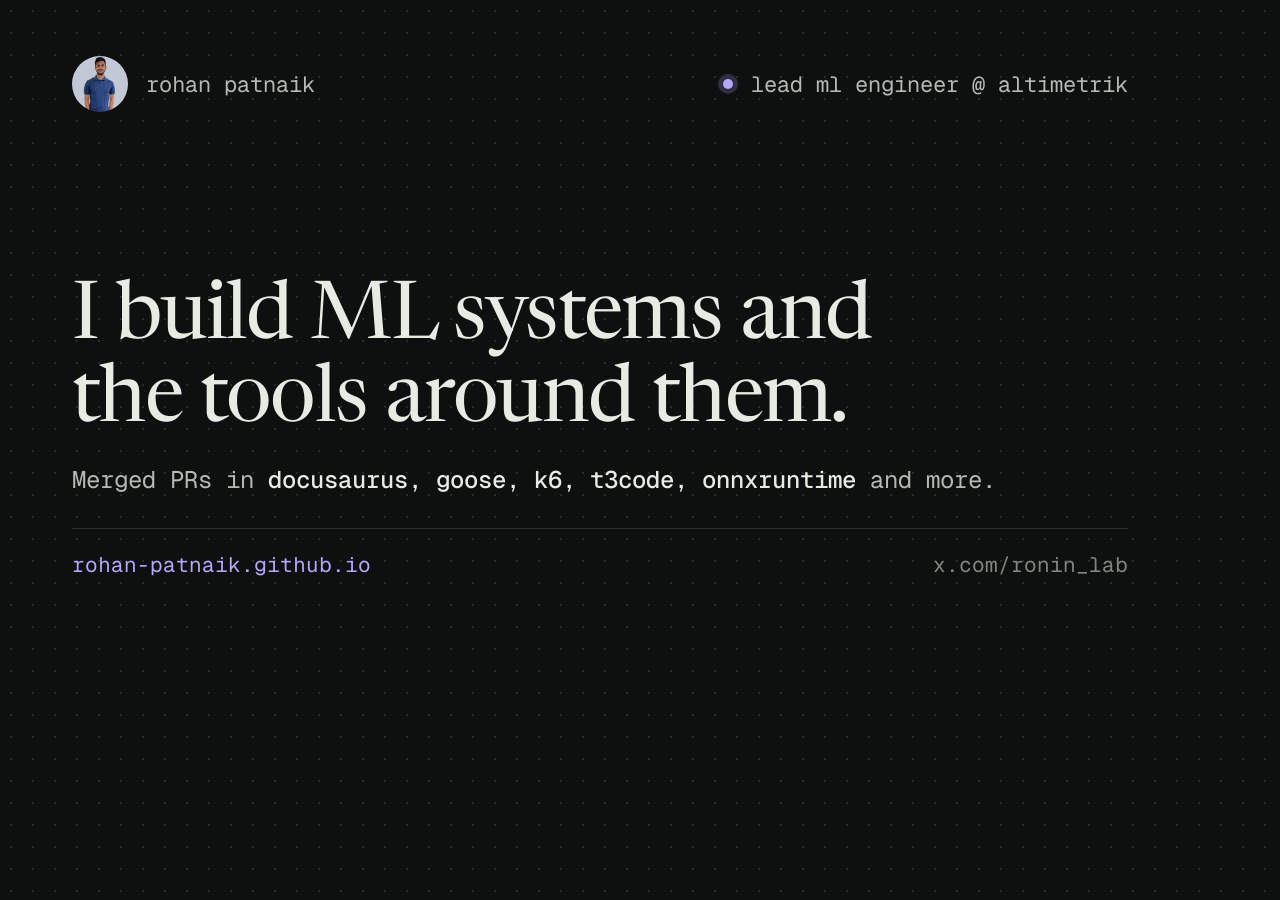
==== scripts/og-card.html @ 28178921 "Auto-refresh open-source section, add link preview card and projects - scripts/update_oss.py regener" ====
<!doctype html>
<!-- Source for public/og.png (1200x630). Re-render with headless Chrome:
     chrome --headless=new --window-size=1200,800 --screenshot=og.png, then crop the top 1200x630 (headless viewports run short) -->
<html><head><meta charset="utf-8">
<link href="https://fonts.googleapis.com/css2?family=Newsreader:opsz,wght@6..72,400&family=Geist+Mono:wght@400;500&display=swap" rel="stylesheet">
<style>
  html,body{margin:0;width:1200px;height:630px;overflow:hidden}
  body{background:#0e100f;color:#e8eae4;font-family:"Geist Mono",monospace;position:relative;
    background-image:radial-gradient(circle,rgba(127,135,127,.22) 1px,transparent 1.3px);background-size:22px 22px}
  .card{position:absolute;inset:56px 72px 52px;display:flex;flex-direction:column}
  .top{display:flex;align-items:center;gap:18px;font-size:22px;color:#b4bab3}
  .top img{width:56px;height:56px;border-radius:50%}
  .dot{width:10px;height:10px;border-radius:50%;background:#b7a6ff;box-shadow:0 0 0 5px rgba(183,166,255,.2);margin-left:auto}
  h1{font:400 80px/1.04 "Newsreader",serif;letter-spacing:-.02em;margin:auto 0 18px}
  p{margin:0;font-size:24px;color:#b4bab3;line-height:1.5}
  p b{color:#e8eae4;font-weight:500}
  .foot{display:flex;justify-content:space-between;margin-top:30px;padding-top:22px;border-top:1px solid #2a302c;font-size:21px;color:#7f877f}
  .foot span:first-child{color:#b7a6ff}
</style></head><body>
<div class="card">
  <div class="top"><img src="../public/dp.png" alt="">rohan patnaik<span class="dot"></span><span>lead ml engineer @ altimetrik</span></div>
  <h1>I build ML systems and<br>the tools around them.</h1>
  <p>Merged PRs in <b>docusaurus, goose, k6, t3code, onnxruntime</b> and more.</p>
  <div class="foot"><span>rohan-patnaik.github.io</span><span>x.com/ronin_lab</span></div>
</div>
</body></html>
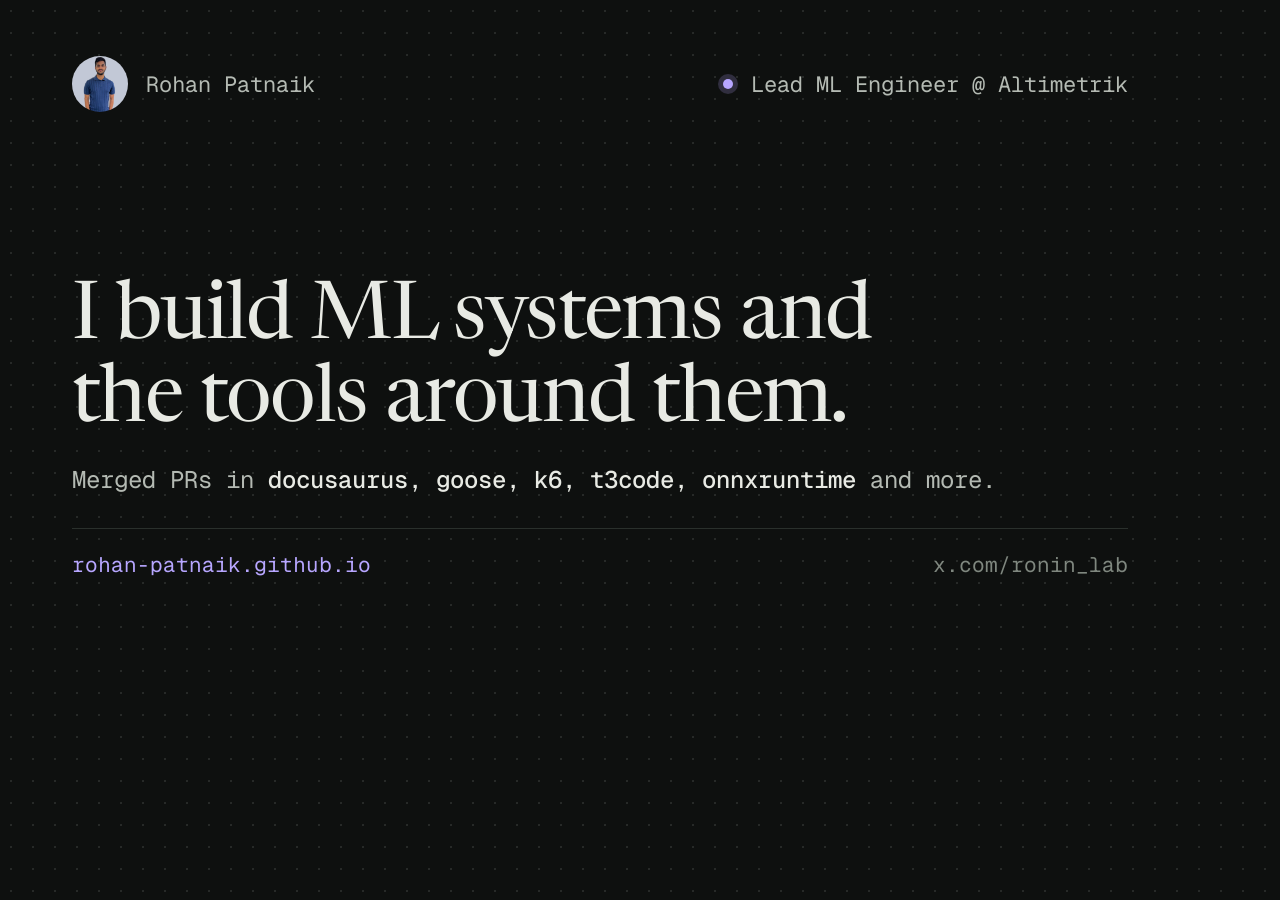
==== commit 953ee7e7: "Title-case labels, widen layout, use the accent more - Capitalize nav (Shipped, OSS, Work, Writing, " ====
--- a/scripts/og-card.html
+++ b/scripts/og-card.html
@@ -18,7 +18,7 @@
   .foot span:first-child{color:#b7a6ff}
 </style></head><body>
 <div class="card">
-  <div class="top"><img src="../public/dp.png" alt="">rohan patnaik<span class="dot"></span><span>lead ml engineer @ altimetrik</span></div>
+  <div class="top"><img src="../public/dp.png" alt="">Rohan Patnaik<span class="dot"></span><span>Lead ML Engineer @ Altimetrik</span></div>
   <h1>I build ML systems and<br>the tools around them.</h1>
   <p>Merged PRs in <b>docusaurus, goose, k6, t3code, onnxruntime</b> and more.</p>
   <div class="foot"><span>rohan-patnaik.github.io</span><span>x.com/ronin_lab</span></div>
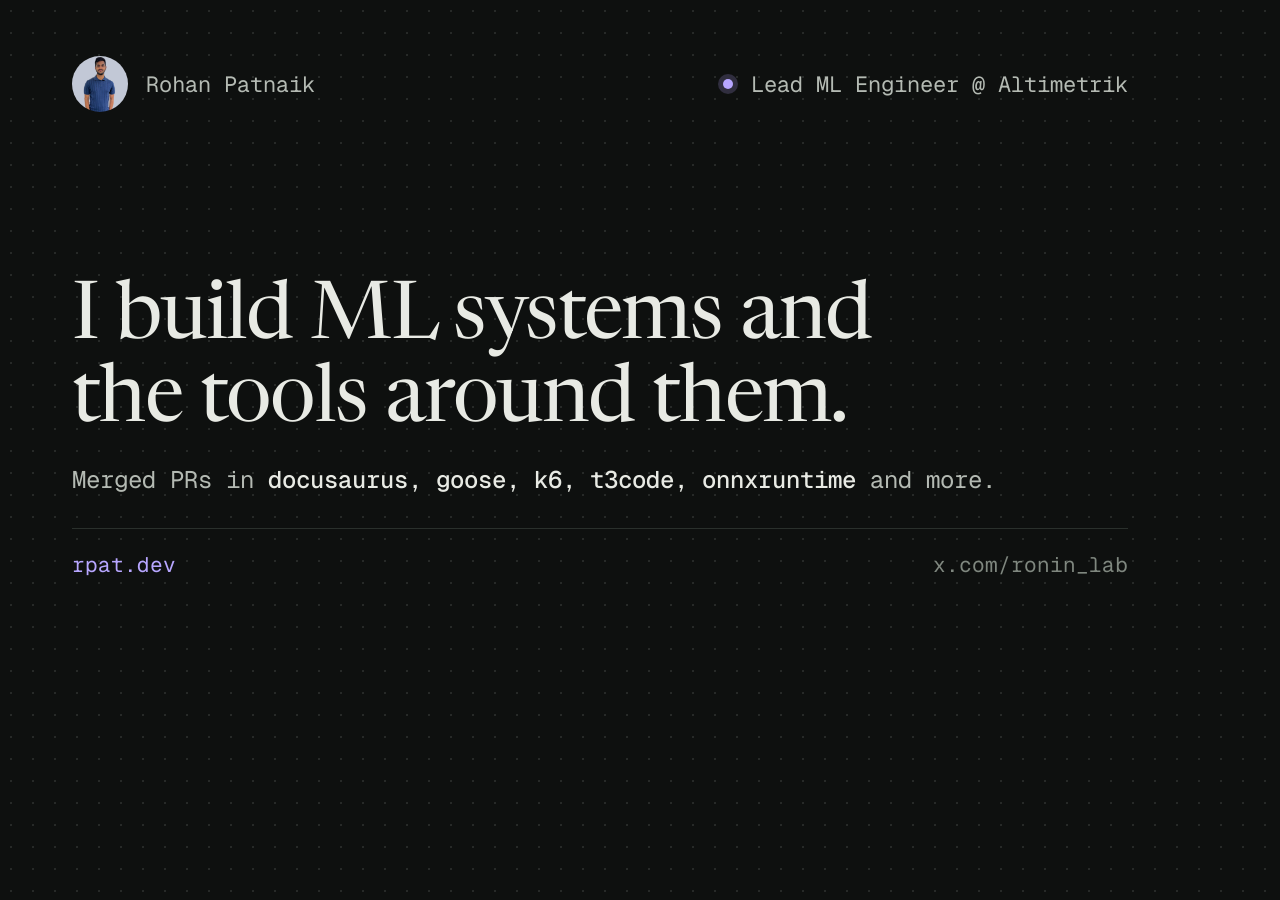
==== commit c4f71882: "Move portfolio to rpat.dev Canonical, Open Graph, sitemap, robots and résumé links point at https://" ====
--- a/scripts/og-card.html
+++ b/scripts/og-card.html
@@ -21,6 +21,6 @@
   <div class="top"><img src="../public/dp.png" alt="">Rohan Patnaik<span class="dot"></span><span>Lead ML Engineer @ Altimetrik</span></div>
   <h1>I build ML systems and<br>the tools around them.</h1>
   <p>Merged PRs in <b>docusaurus, goose, k6, t3code, onnxruntime</b> and more.</p>
-  <div class="foot"><span>rohan-patnaik.github.io</span><span>x.com/ronin_lab</span></div>
+  <div class="foot"><span>rpat.dev</span><span>x.com/ronin_lab</span></div>
 </div>
 </body></html>
